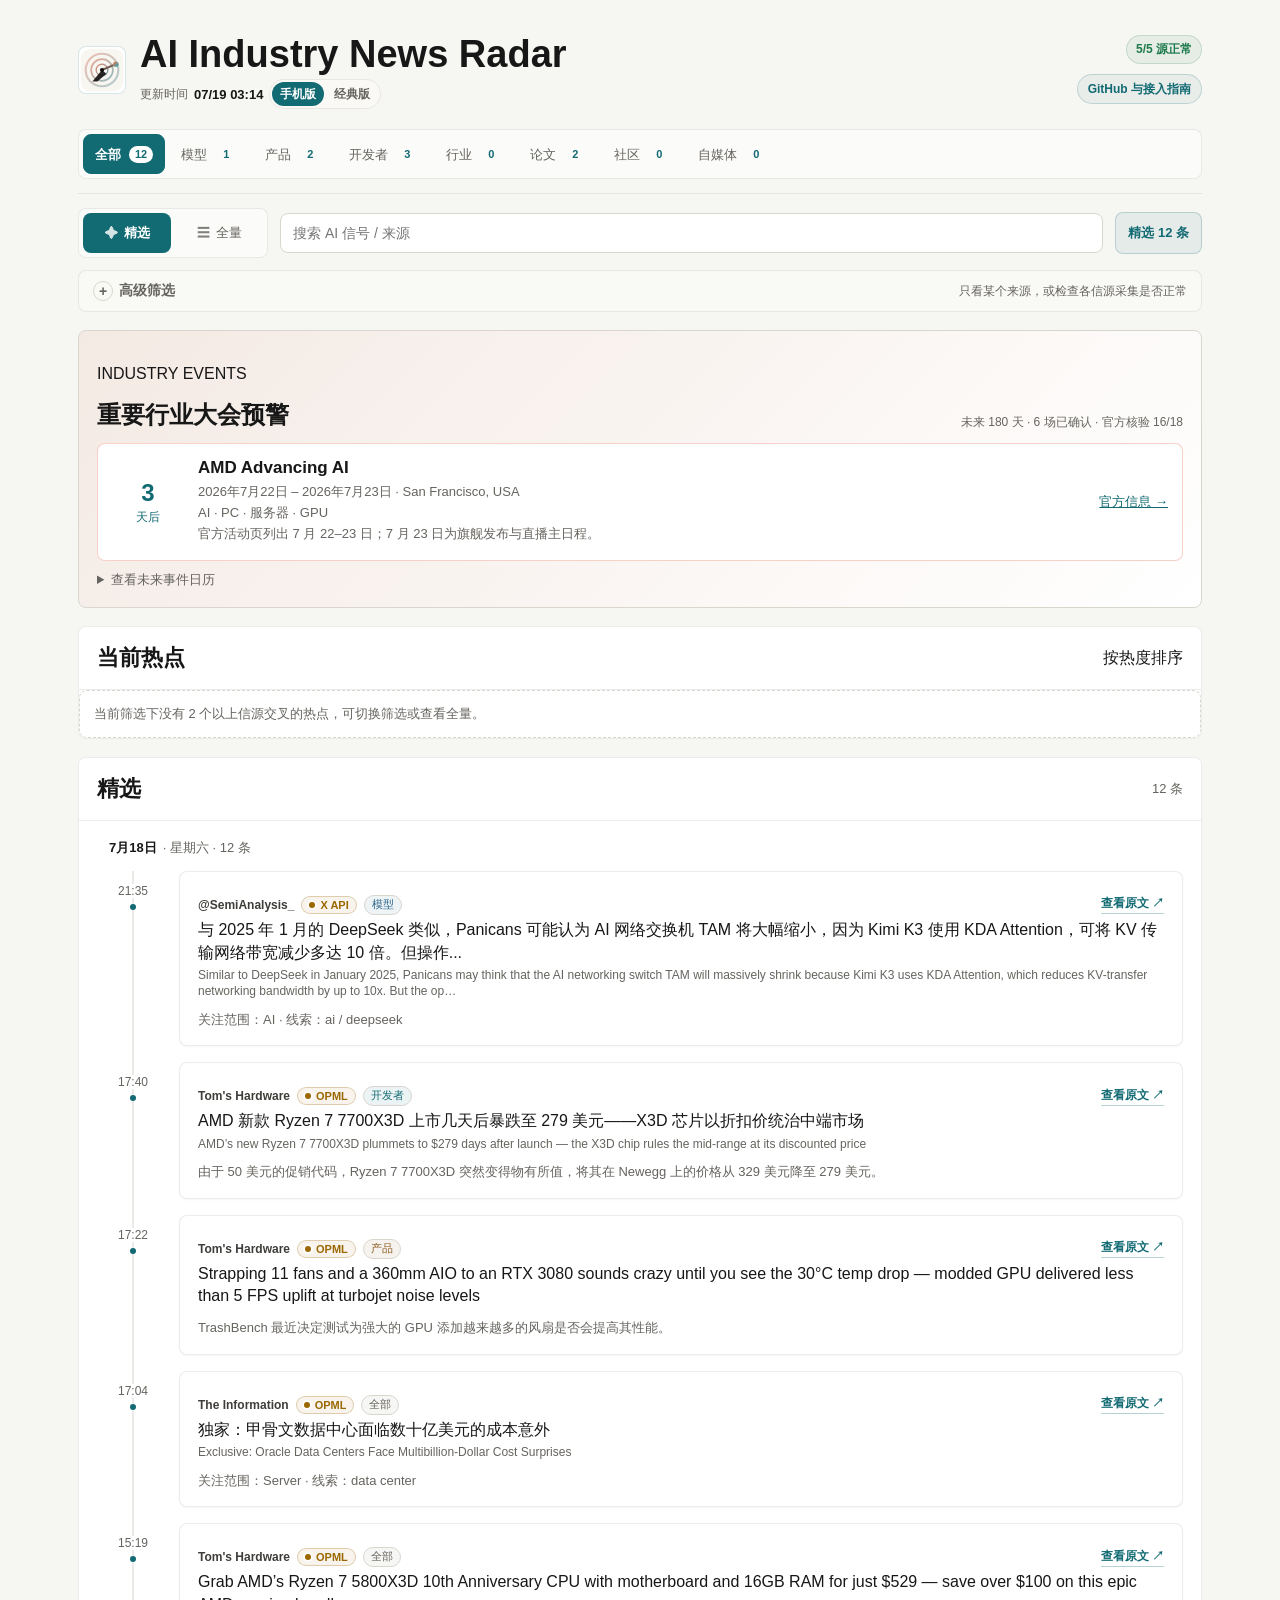
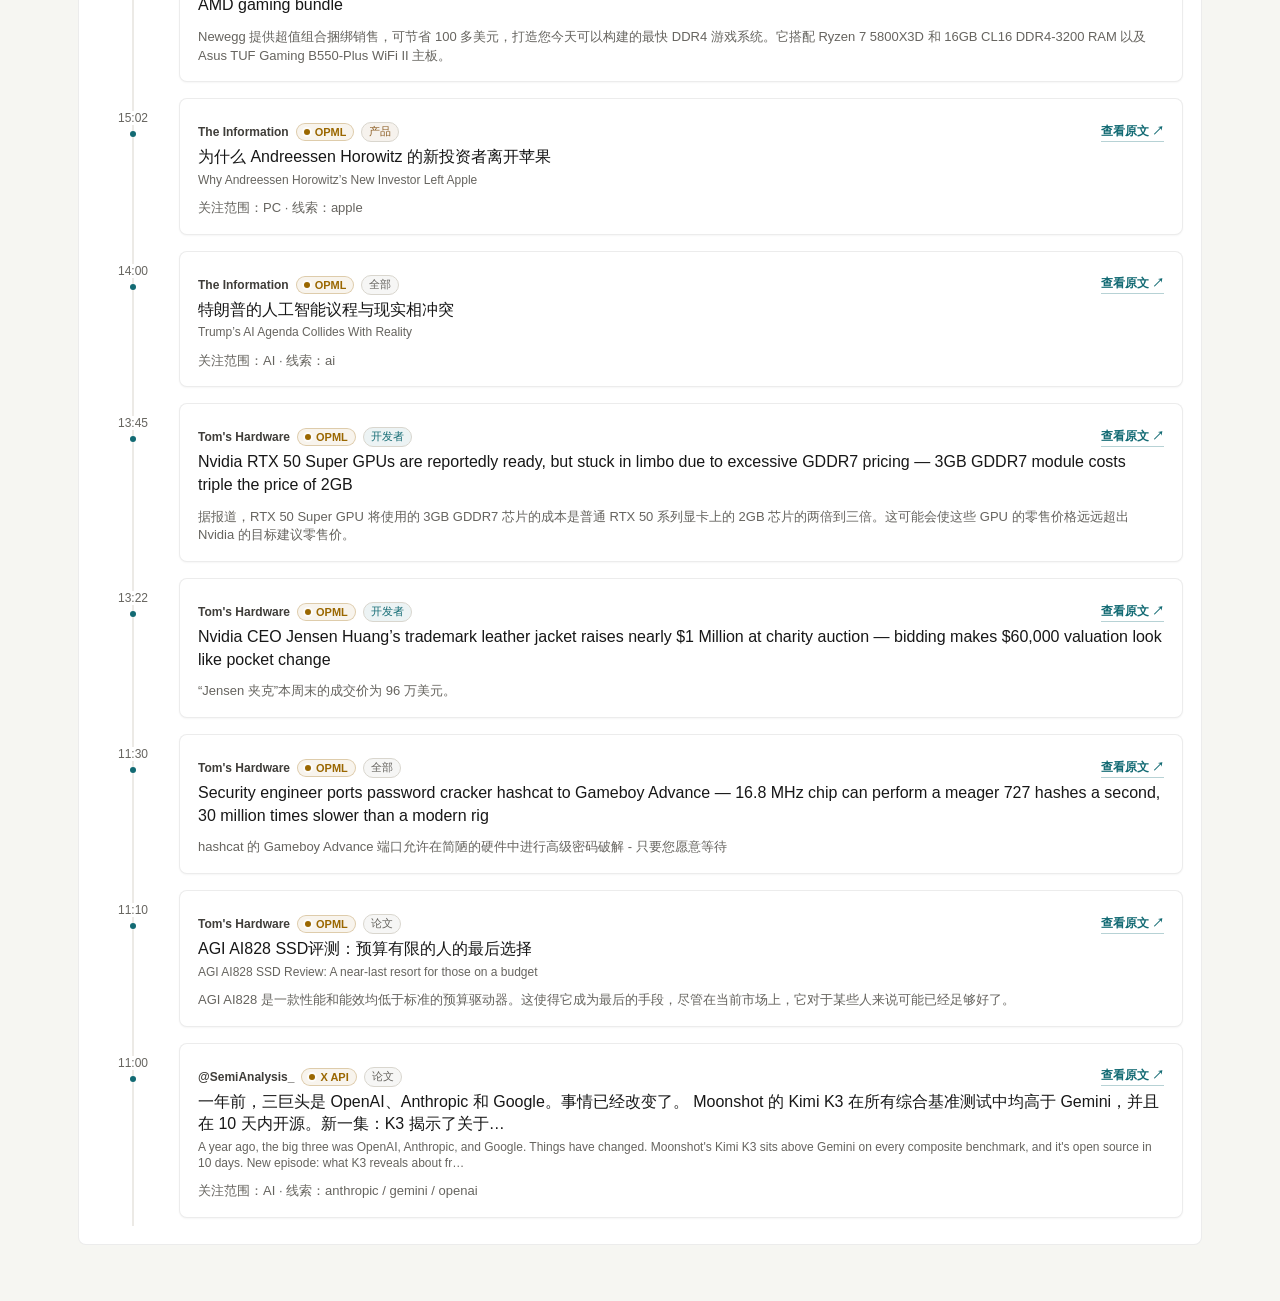
==== classic/index.html @ 25e41701 "feat: rank classic highlights by multi-source heat" ====
<!doctype html>
<html lang="zh-CN" data-radar-view="classic">
  <head>
    <meta charset="UTF-8" />
    <meta name="viewport" content="width=device-width, initial-scale=1.0" />
    <base href="../" />
    <title>AI Industry News Radar｜24 小时产业更新雷达</title>
    <meta
      name="description"
      content="自动整理过去 24 小时值得看的 AI、PC、Server 与供应链产业更新。"
    />
    <link rel="canonical" href="https://news.learnprompt.pro/classic/" />
    <meta property="og:title" content="AI Industry News Radar｜24 小时产业更新雷达" />
    <meta
      property="og:description"
      content="自动整理过去 24 小时值得看的 AI、PC、Server 与供应链产业更新。"
    />
    <meta property="og:type" content="website" />
    <meta property="og:url" content="https://news.learnprompt.pro/classic/" />
    <meta property="og:site_name" content="AI Industry News Radar" />
    <meta name="application-name" content="AI Industry News Radar" />
    <meta name="theme-color" content="#f6f6f2" />
    <meta name="mobile-web-app-capable" content="yes" />
    <meta name="apple-mobile-web-app-title" content="AI Industry News Radar" />
    <meta name="apple-mobile-web-app-capable" content="yes" />
    <meta name="apple-mobile-web-app-status-bar-style" content="default" />
    <meta name="twitter:card" content="summary" />
    <meta name="twitter:title" content="AI Industry News Radar｜24 小时产业更新雷达" />
    <meta
      name="twitter:description"
      content="自动整理过去 24 小时值得看的 AI、PC、Server 与供应链产业更新。"
    />
    <link rel="icon" href="./assets/logo.svg" type="image/svg+xml" />
    <link rel="icon" href="./assets/icons/favicon-32.png" sizes="32x32" type="image/png" />
    <link rel="apple-touch-icon" href="./assets/icons/apple-touch-icon.png" sizes="180x180" />
    <link rel="manifest" href="./site.webmanifest" />
    <script src="./assets/view-mode.js?v=dual-view-0713c" data-root="../"></script>
    <link rel="stylesheet" href="./classic/assets/styles.css?v=events-0719a" />
    <link rel="stylesheet" href="./assets/view-switch.css?v=dual-view-0713b" />
  </head>
  <body>
    <main class="shell">
      <header class="hero">
        <div class="hero-main">
          <div class="hero-headline">
            <img class="hero-logo" src="./assets/logo.svg" alt="AI Industry News Radar Logo" />
            <div>
              <h1>AI Industry News Radar</h1>
              <div class="hero-updated hero-view-row">
                <span class="updated-label">更新时间</span>
                <span class="updated" id="updatedAt">加载中...</span>
                <div class="view-switch" role="group" aria-label="视角切换">
                  <span class="view-switch-label">视角</span>
                  <button class="view-switch-btn" type="button" data-radar-view-target="mobile">手机版</button>
                  <button class="view-switch-btn" type="button" data-radar-view-target="classic">经典版</button>
                </div>
              </div>
            </div>
          </div>
        </div>
        <div class="hero-meta">
          <span class="source-status-pill" id="sourceStatusPill">源状态加载中</span>
          <div class="hero-links" aria-label="项目入口">
            <a
              class="hero-link"
              href="https://github.com/LearnPrompt/ai-news-radar"
              target="_blank"
              rel="noopener noreferrer"
            >GitHub 与接入指南</a>
          </div>
        </div>

        <section class="stats" id="stats"></section>

        <section class="section-nav-wrap" aria-label="内容栏目">
          <div class="section-tabs" id="sectionTabs" role="tablist" aria-label="AI 新闻栏目"></div>
          <div class="section-summary" id="sectionSummary">正在整理栏目...</div>
        </section>
      </header>

      <section class="primary-controls">
        <input id="searchInput" type="search" placeholder="搜索 AI 信号 / 来源" />
        <div class="mode-hint" id="modeHint">Industry 相关</div>
      </section>

      <div class="sticky-summary-bar" aria-label="当前视图摘要">
        <strong>AI Industry News Radar</strong>
        <span id="stickySummaryText">正在整理 24 小时信号...</span>
      </div>

      <details class="advanced-panel">
          <summary>
            <span>高级筛选</span>
            <span class="advanced-summary" id="advancedSummary">加载中...</span>
          </summary>
          <div class="advanced-content">
            <div class="advanced-controls">
            <label class="field">
              <span>时间范围</span>
              <select id="timeRangeSelect" aria-label="时间范围">
                <option value="24h">过去 24 小时</option>
              </select>
            </label>
            <label class="field">
              <span>来源类型</span>
              <select id="sourceTypeSelect">
                <option value="">全部来源</option>
                <option value="official">官方 / 一手</option>
                <option value="media">精选媒体 / 日报</option>
                <option value="community">社区 / HN / Builders</option>
                <option value="rss">RSS / OPML</option>
                <option value="aggregate">聚合源</option>
                <option value="creator">自媒体</option>
                <option value="advanced">进阶源</option>
              </select>
            </label>
            <label class="field">
              <span>内容类型</span>
              <select id="sectionSelect"></select>
            </label>
            <label class="field">
              <span>信号类型</span>
              <select id="signalLevelSelect">
                <option value="">全部信号</option>
                <option value="curated">精选 / 官方</option>
                <option value="multi">多源验证</option>
              </select>
            </label>
            <label class="field">
              <span>具体来源</span>
              <select id="siteSelect">
                <option value="">全部站点</option>
              </select>
            </label>
            <div class="field">
              <span>关注范围</span>
              <div class="mode-switch">
                <button id="modeAiBtn" class="mode-btn active" type="button">Industry 相关</button>
                <button id="modeAllBtn" class="mode-btn" type="button">全量</button>
              </div>
            </div>
            <label id="allDedupeWrap" class="all-dedupe" for="allDedupeToggle">
              <input id="allDedupeToggle" type="checkbox" checked />
              <span class="all-dedupe-dot"></span>
              <span id="allDedupeLabel">去重开</span>
            </label>
          </div>
          <div class="data-source-indicator" id="dataSourceIndicator" hidden>
            <span id="dataSourceIndicatorText"></span>
            <button type="button" id="dataSourceResetBtn" class="data-source-reset-btn">恢复本地</button>
          </div>
          <div class="source-health" id="sourceHealth">源状态加载中...</div>
          <details class="source-detail-panel">
            <summary>查看源状态详情</summary>
            <div class="source-health-details" id="sourceHealthDetails"></div>
            <section class="coverage-strip" id="coverageStrip" aria-label="Source coverage status"></section>
            <section class="source-status-table" id="sourceStatusTable" aria-label="源状态详情"></section>
            <section class="site-pills" id="sitePills"></section>
            </details>
          </div>
      </details>

      <section class="industry-events-wrap" id="industryEventsWrap" aria-label="重要行业大会预警" hidden>
        <div class="industry-events-head">
          <div>
            <p class="section-eyebrow">INDUSTRY EVENTS</p>
            <h2>重要行业大会预警</h2>
          </div>
          <span id="industryEventsMeta">加载中...</span>
        </div>
        <div id="industryEventAlert"></div>
        <details class="industry-events-calendar">
          <summary>查看未来事件日历</summary>
          <div id="industryEventsList"></div>
        </details>
      </section>

      <section class="bole-picks-wrap" aria-label="当前热点" id="bolePicksWrap">
        <div class="bole-picks-head">
          <div>
            <p class="section-eyebrow">CURRENT HOT TOPICS</p>
            <h2 id="topStoriesTitle">当前热点</h2>
          </div>
          <div class="bole-head-tools">
            <span id="bolePicksMeta">判断标准：至少 2 个独立来源报道，按来源数与发布时间衰减排序</span>
          </div>
        </div>
        <div id="bolePicksList" class="bole-board"></div>
      </section>

      <section class="waytoagi-wrap">
        <div class="waytoagi-head">
          <h2>社区更新 · WaytoAGI</h2>
          <div class="waytoagi-tools">
            <div class="waytoagi-switch">
              <button id="waytoagiTodayBtn" class="waytoagi-btn active" type="button">最近更新日</button>
              <button id="waytoagi7dBtn" class="waytoagi-btn" type="button">近7日</button>
            </div>
            <span id="waytoagiUpdatedAt">加载中...</span>
          </div>
        </div>
        <div id="waytoagiMeta" class="waytoagi-meta"></div>
        <div id="waytoagiList" class="waytoagi-list"></div>
      </section>

      <section class="list-wrap">
        <div class="list-head">
          <h2 id="listTitle">全量产业情报源</h2>
          <div class="list-head-tools">
            <div class="list-sort-tools" id="listSortTools" role="group" aria-label="全量列表排序">
              <button class="list-sort-btn active" type="button" data-sort="latest" title="按发布时间或发现时间倒序">最新</button>
              <button class="list-sort-btn" type="button" data-sort="source" title="按来源聚合度整理">来源</button>
            </div>
            <span id="resultCount">0 条</span>
          </div>
        </div>
        <div id="newsList" class="news-list"></div>
      </section>

    </main>

    <template id="itemTpl">
      <article class="news-card">
        <a class="title" target="_blank" rel="noopener noreferrer"></a>
        <div class="meta-row">
          <span class="site"></span>
          <span class="category"></span>
          <span class="source"></span>
          <time class="time"></time>
        </div>
        <p class="news-summary"></p>
      </article>
    </template>

    <script src="https://cdn.jsdelivr.net/npm/gsap@3.13.0/dist/gsap.min.js" integrity="sha384-HOvlOYPIs/zjoIkWUGXkVmXsjr8GuZLV+Q+rcPwmJOVZVpvTSXQChiN4t9Euv9Vc" crossorigin="anonymous" defer></script>
    <script src="./classic/assets/motion.js?v=ui-adjustment-0620a" defer></script>
    <script src="./classic/assets/app.js?v=hot-topics-0719d" defer></script>
  </body>
</html>
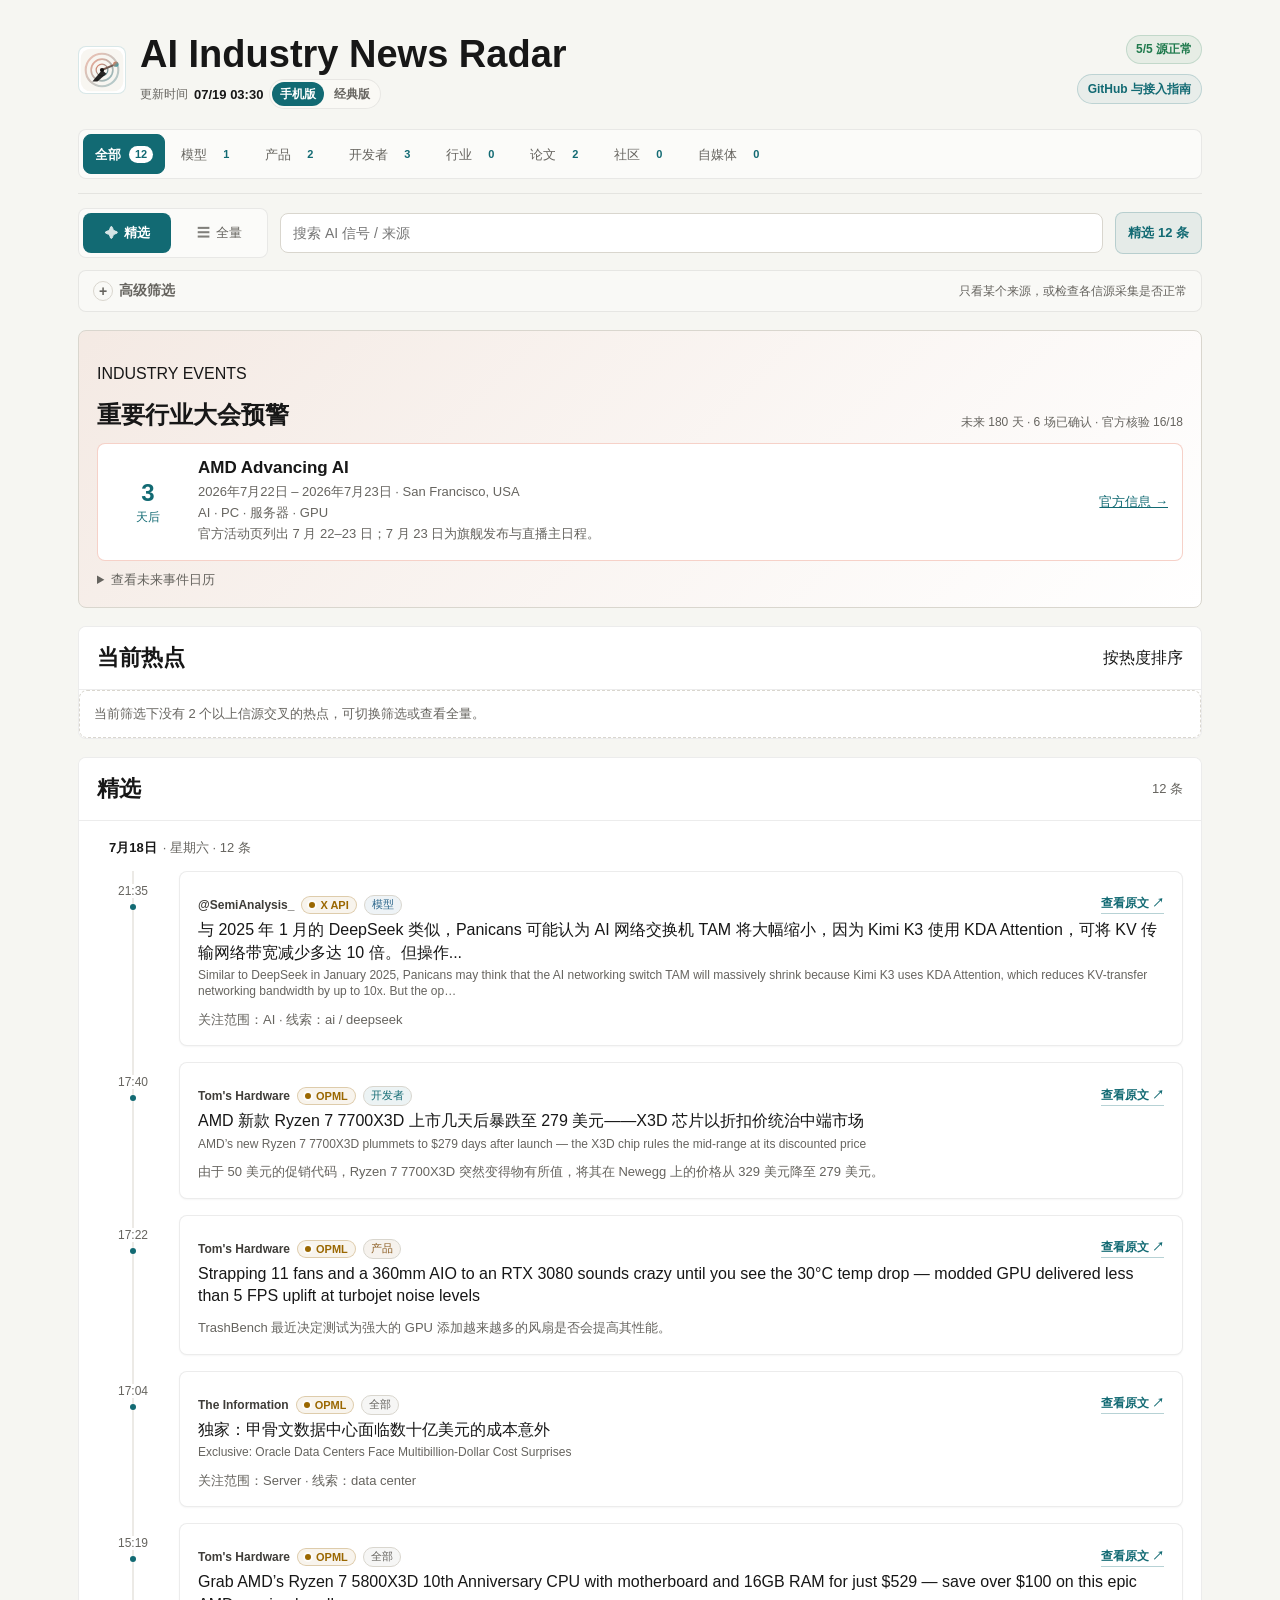
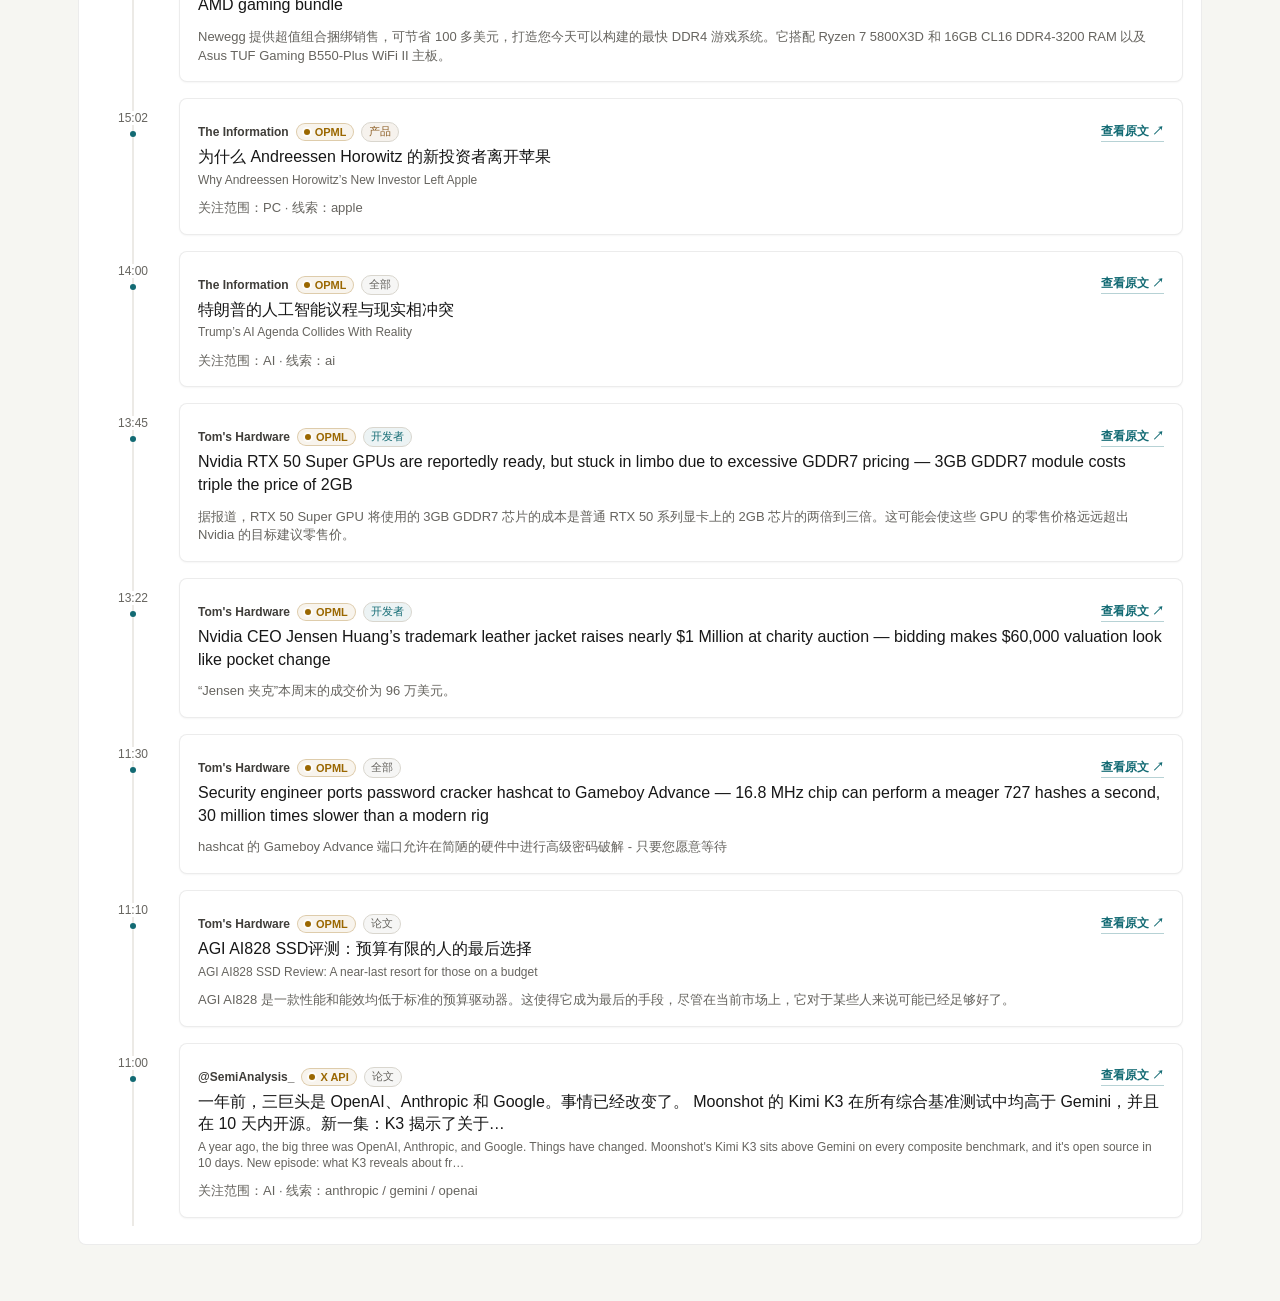
==== commit 0789fbca: "fix: restore classic page initialization" ====
--- a/classic/index.html
+++ b/classic/index.html
@@ -234,6 +234,6 @@
 
     <script src="https://cdn.jsdelivr.net/npm/gsap@3.13.0/dist/gsap.min.js" integrity="sha384-HOvlOYPIs/zjoIkWUGXkVmXsjr8GuZLV+Q+rcPwmJOVZVpvTSXQChiN4t9Euv9Vc" crossorigin="anonymous" defer></script>
     <script src="./classic/assets/motion.js?v=ui-adjustment-0620a" defer></script>
-    <script src="./classic/assets/app.js?v=hot-topics-0719d" defer></script>
+    <script src="./classic/assets/app.js?v=hot-topics-0719e" defer></script>
   </body>
 </html>
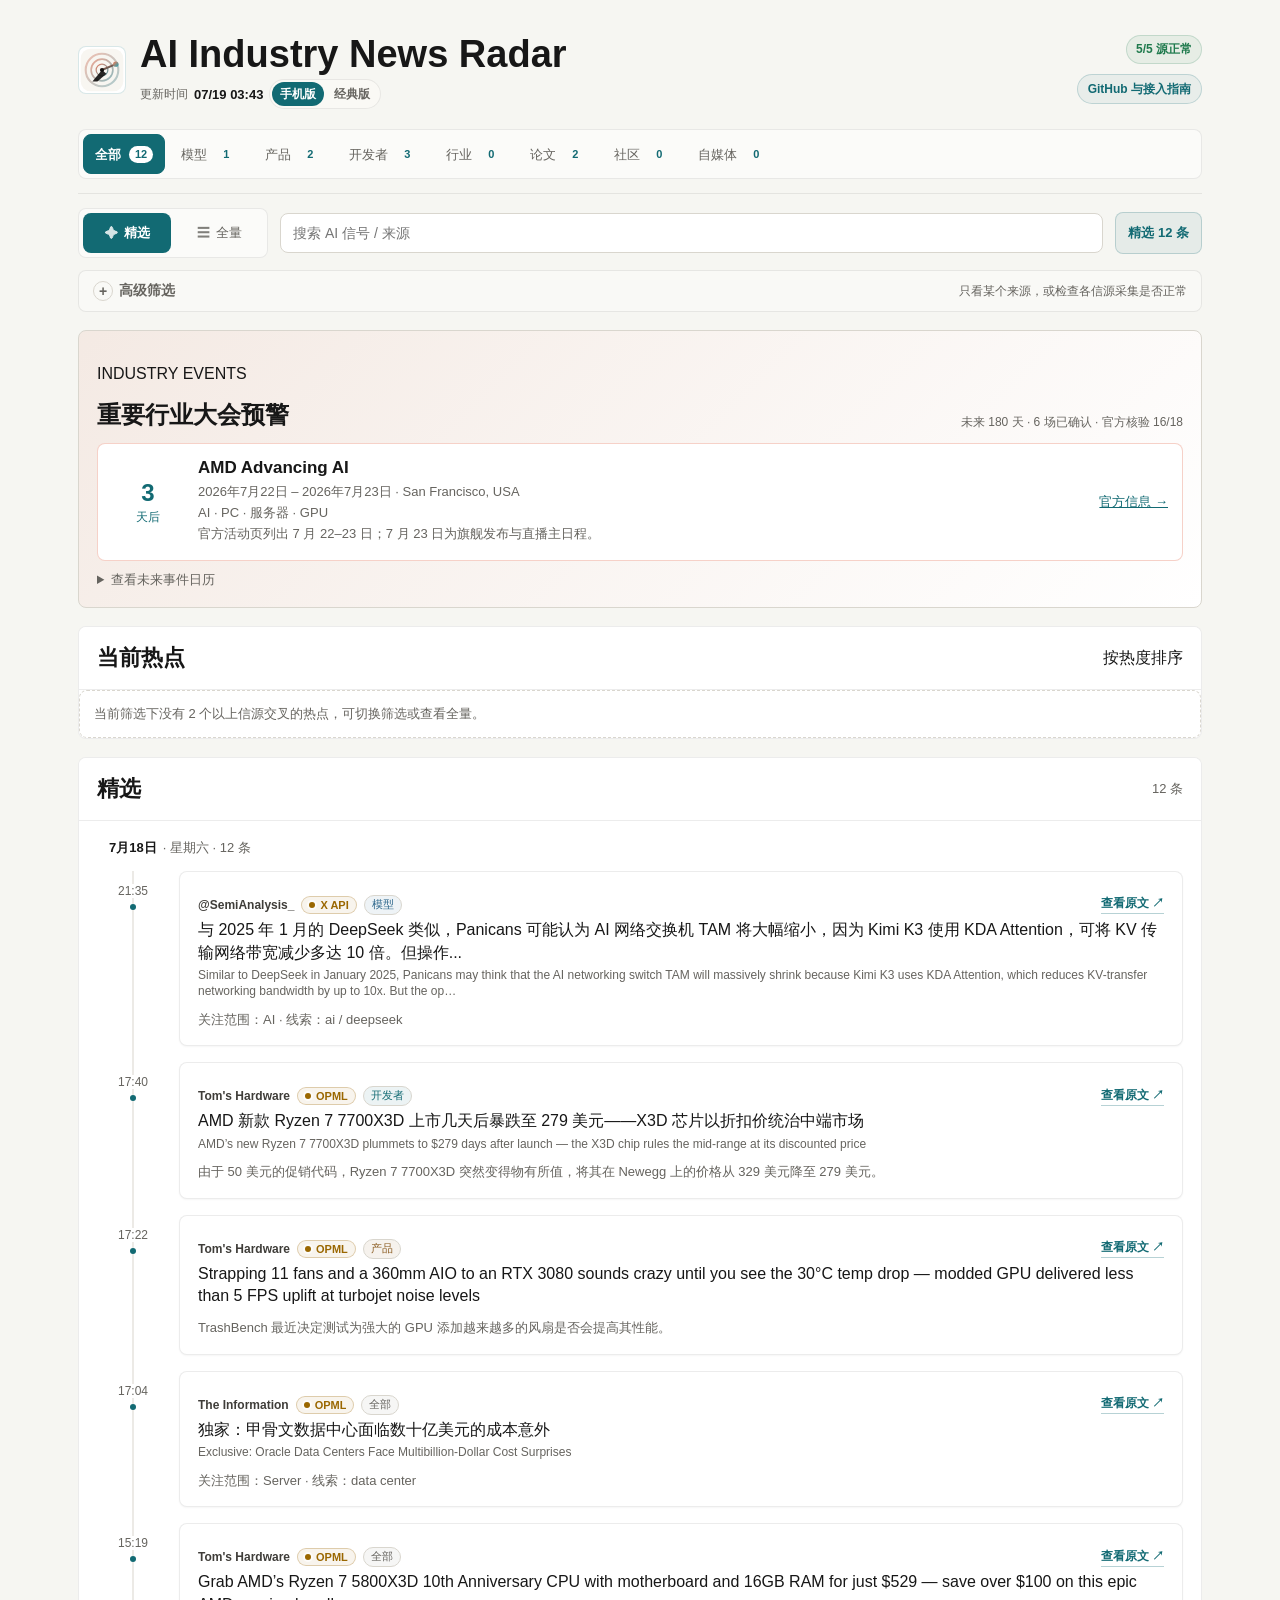
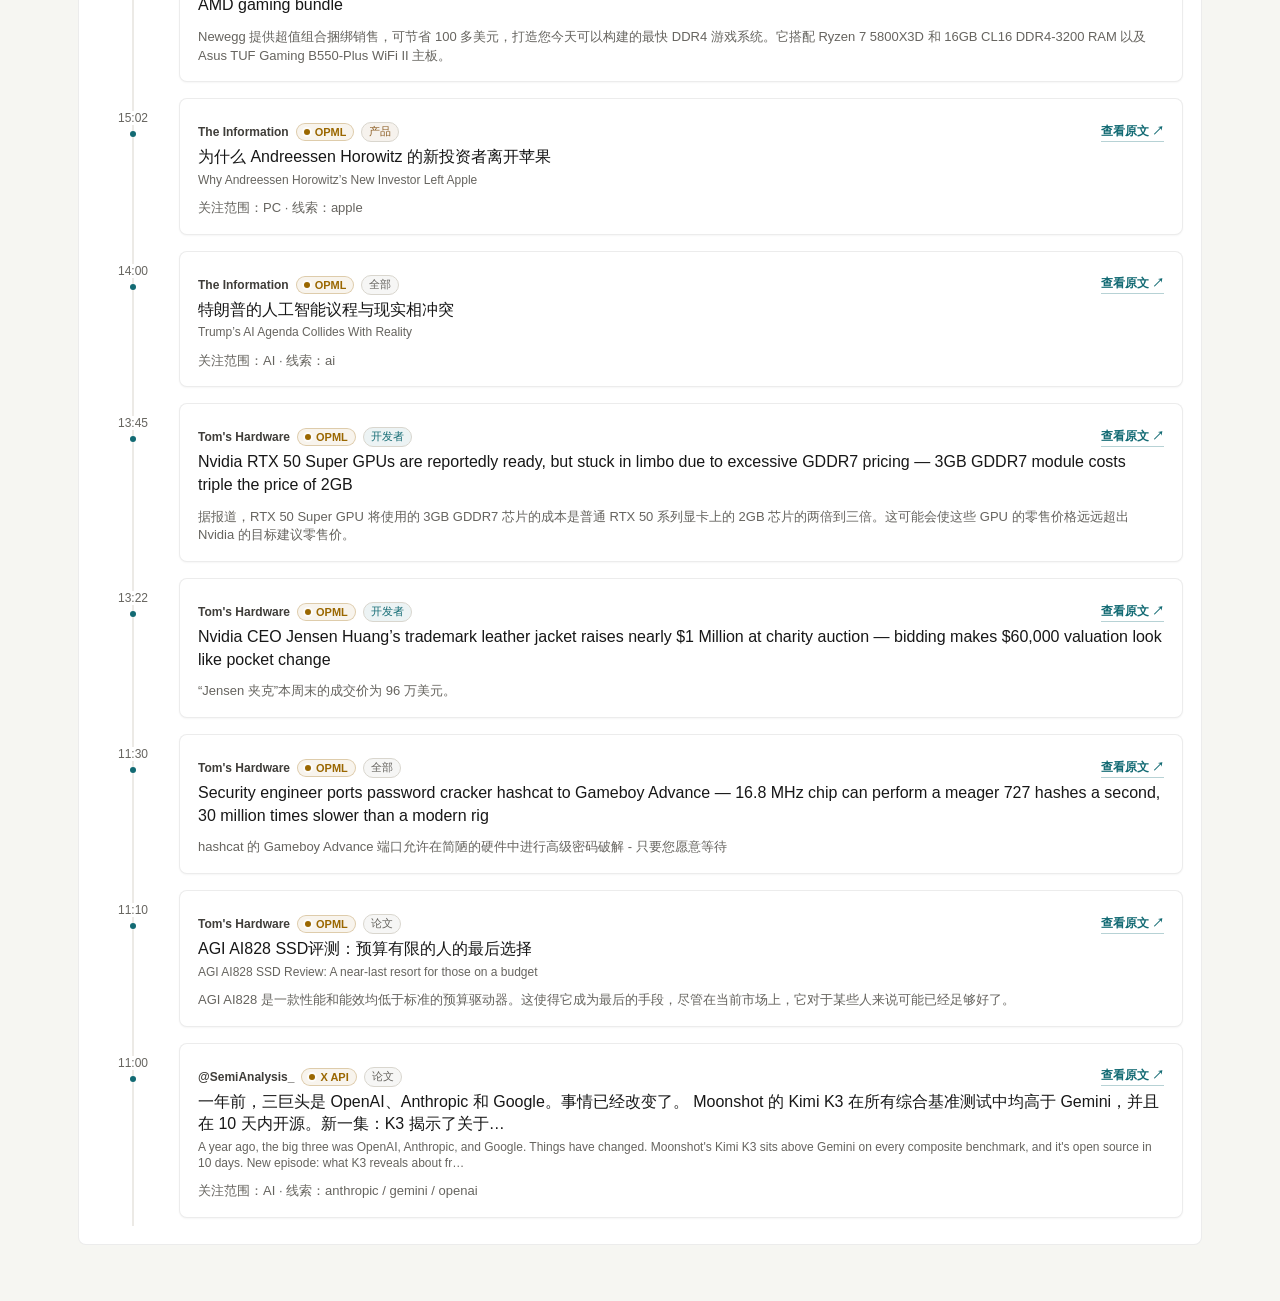
==== commit 4c12260e: "fix: count actual sources in classic health" ====
--- a/classic/index.html
+++ b/classic/index.html
@@ -234,6 +234,6 @@
 
     <script src="https://cdn.jsdelivr.net/npm/gsap@3.13.0/dist/gsap.min.js" integrity="sha384-HOvlOYPIs/zjoIkWUGXkVmXsjr8GuZLV+Q+rcPwmJOVZVpvTSXQChiN4t9Euv9Vc" crossorigin="anonymous" defer></script>
     <script src="./classic/assets/motion.js?v=ui-adjustment-0620a" defer></script>
-    <script src="./classic/assets/app.js?v=hot-topics-0719e" defer></script>
+    <script src="./classic/assets/app.js?v=source-health-0719f" defer></script>
   </body>
 </html>
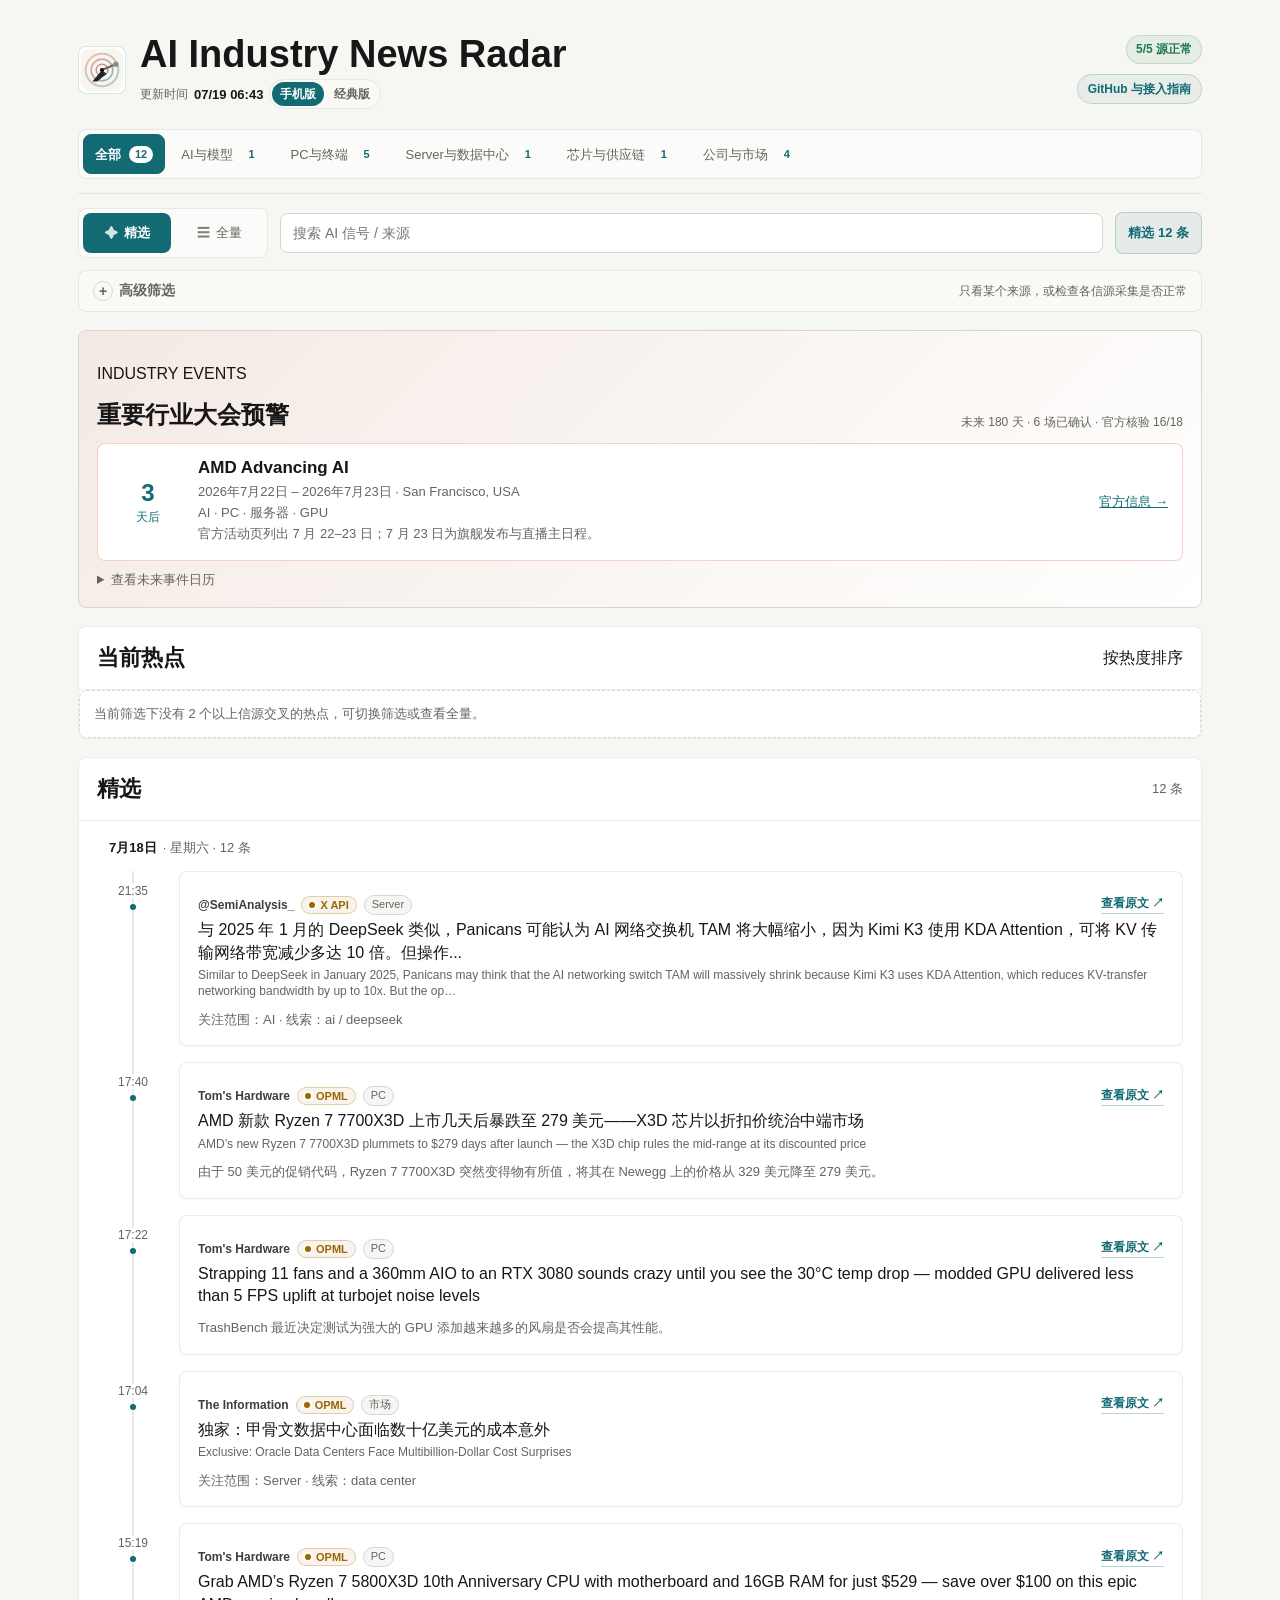
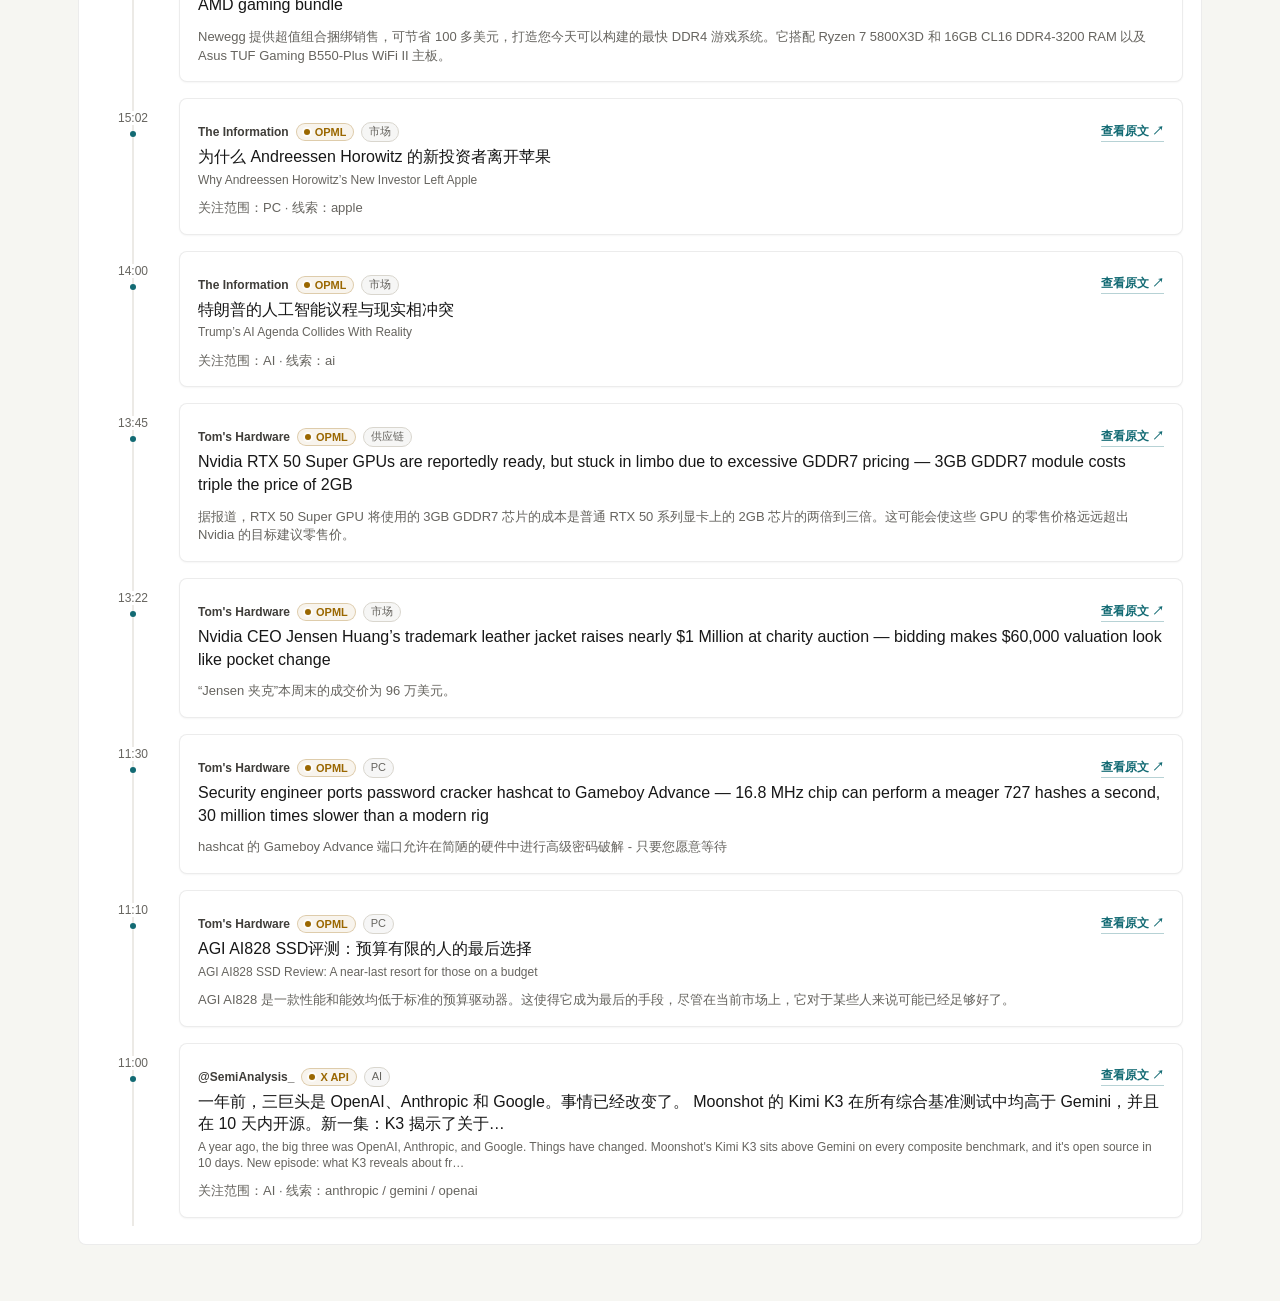
==== commit a15c6251: "feat: classify news by industry domain" ====
--- a/classic/index.html
+++ b/classic/index.html
@@ -234,6 +234,7 @@
 
     <script src="https://cdn.jsdelivr.net/npm/gsap@3.13.0/dist/gsap.min.js" integrity="sha384-HOvlOYPIs/zjoIkWUGXkVmXsjr8GuZLV+Q+rcPwmJOVZVpvTSXQChiN4t9Euv9Vc" crossorigin="anonymous" defer></script>
     <script src="./classic/assets/motion.js?v=ui-adjustment-0620a" defer></script>
-    <script src="./classic/assets/app.js?v=source-health-0719f" defer></script>
+    <script src="./assets/industry-taxonomy.js?v=industry-taxonomy-0719a" defer></script>
+    <script src="./classic/assets/app.js?v=industry-taxonomy-0719a" defer></script>
   </body>
 </html>
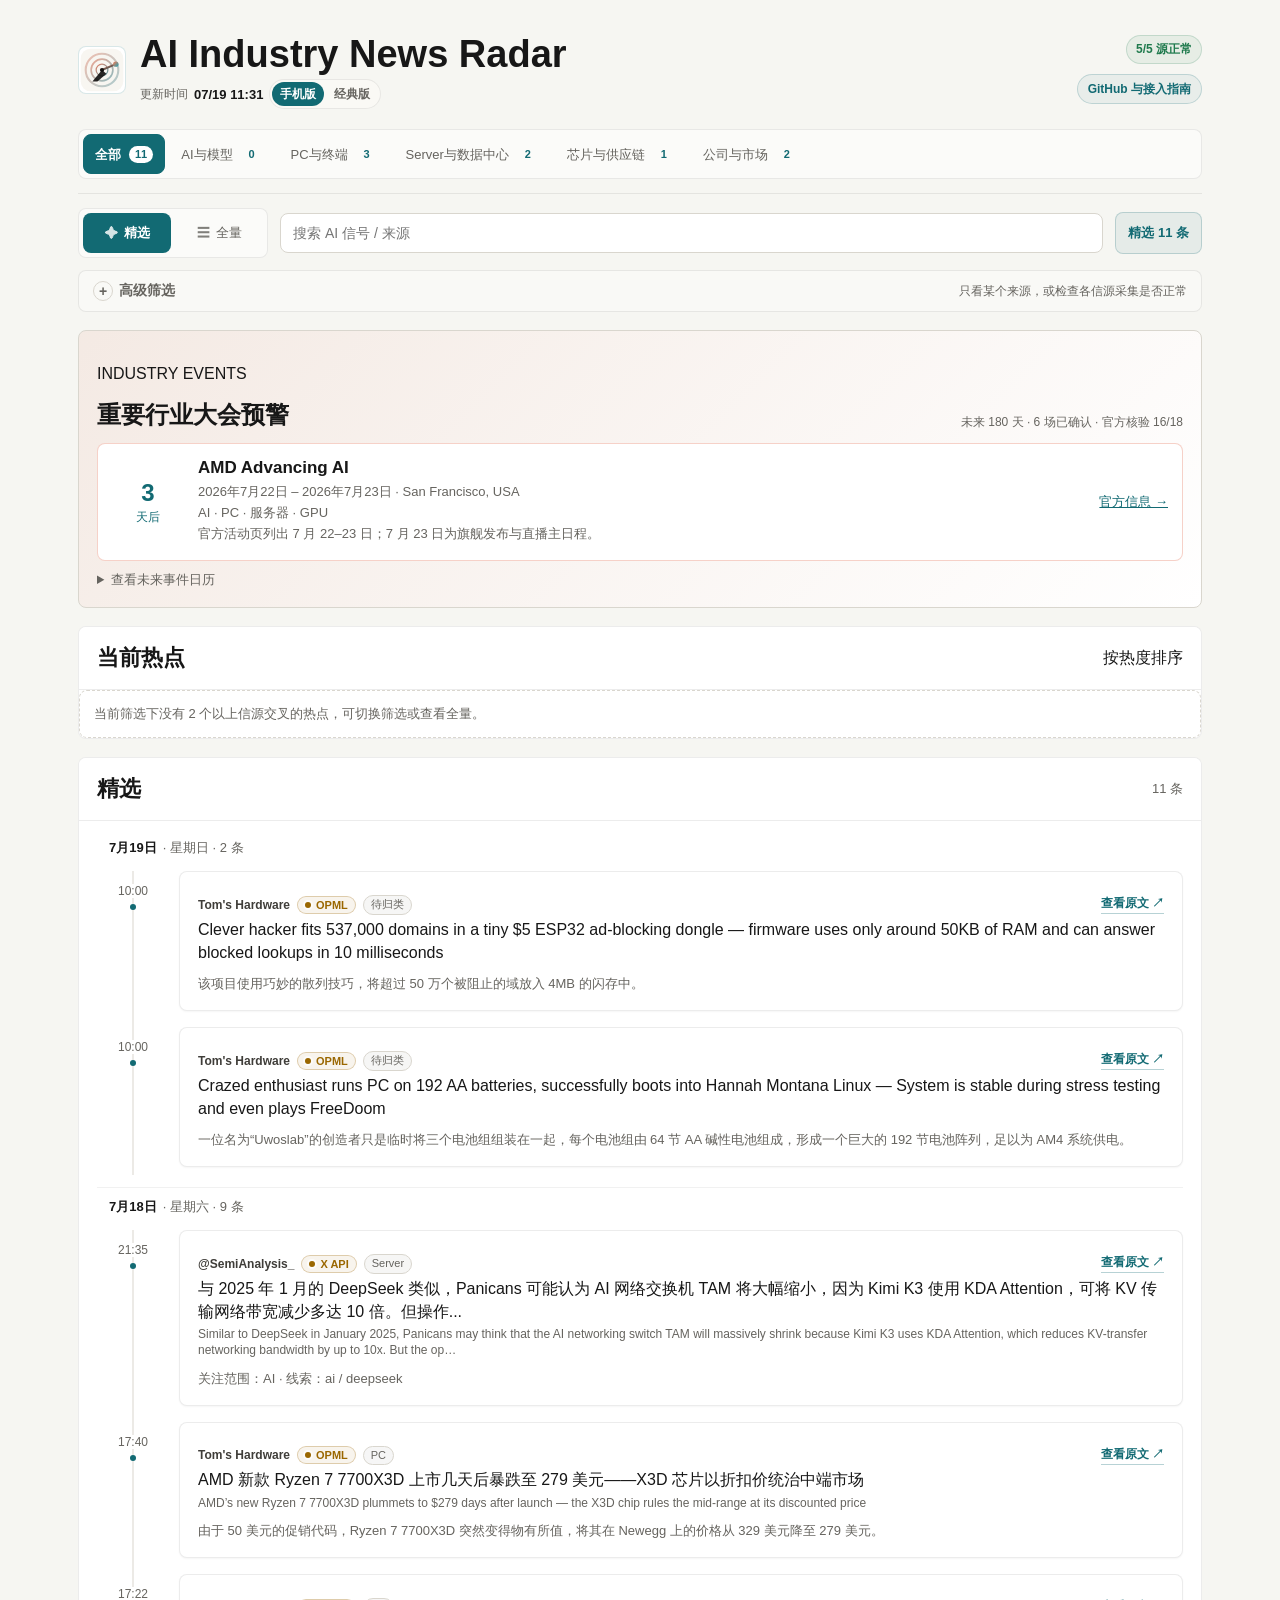
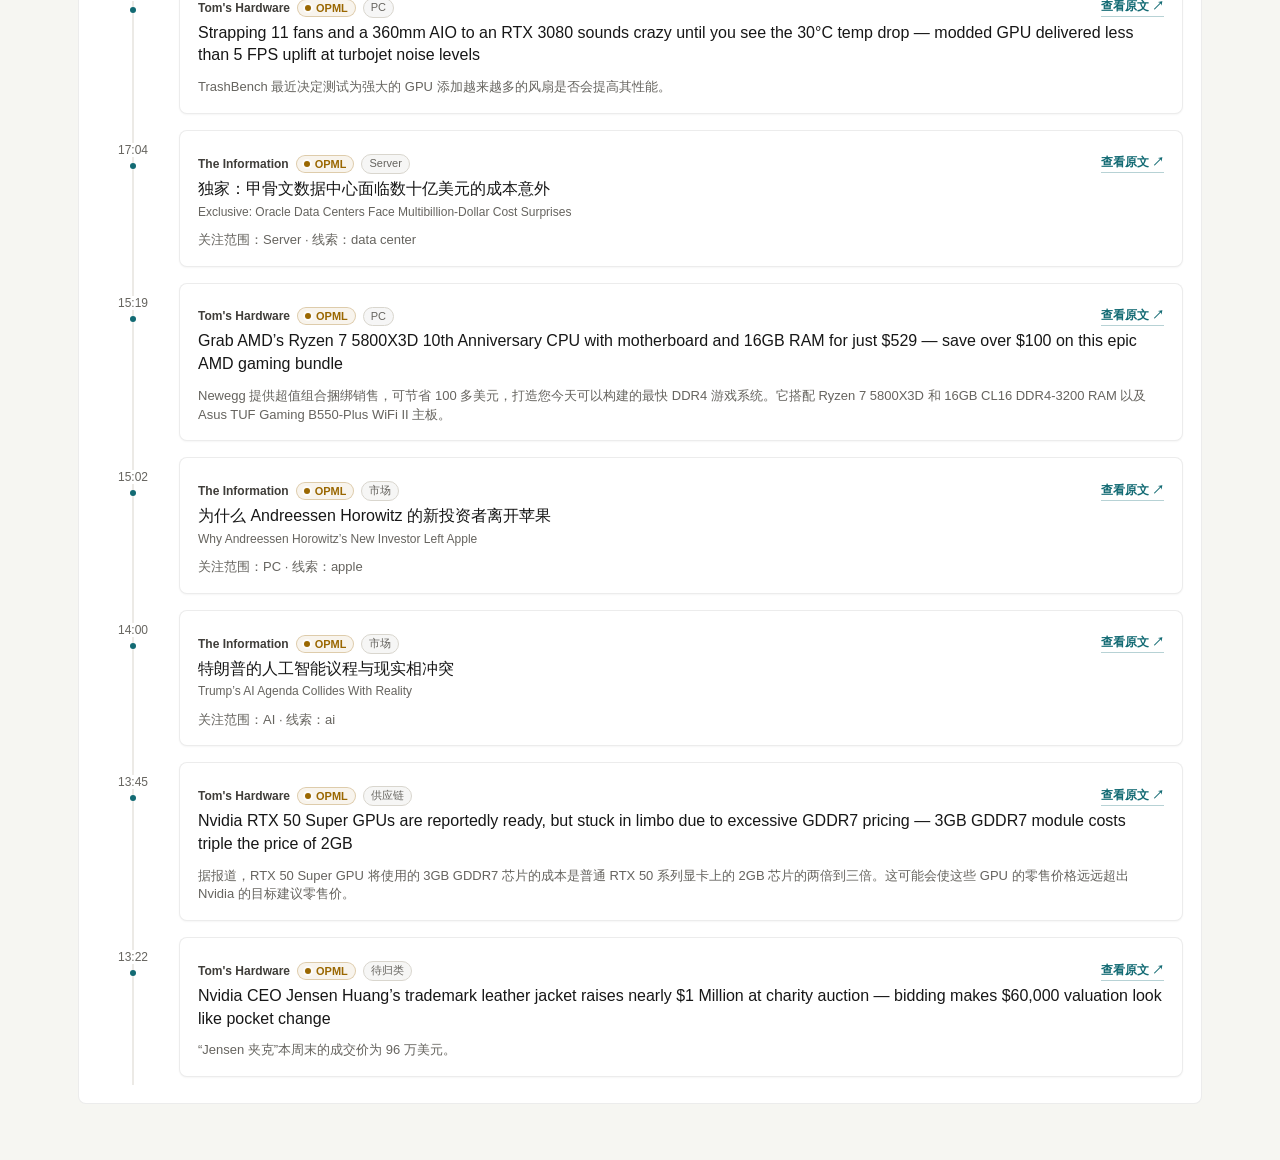
==== commit e45a8ee5: "fix: avoid forced industry categorization" ====
--- a/classic/index.html
+++ b/classic/index.html
@@ -234,7 +234,7 @@
 
     <script src="https://cdn.jsdelivr.net/npm/gsap@3.13.0/dist/gsap.min.js" integrity="sha384-HOvlOYPIs/zjoIkWUGXkVmXsjr8GuZLV+Q+rcPwmJOVZVpvTSXQChiN4t9Euv9Vc" crossorigin="anonymous" defer></script>
     <script src="./classic/assets/motion.js?v=ui-adjustment-0620a" defer></script>
-    <script src="./assets/industry-taxonomy.js?v=industry-taxonomy-0719a" defer></script>
-    <script src="./classic/assets/app.js?v=industry-taxonomy-0719a" defer></script>
+    <script src="./assets/industry-taxonomy.js?v=industry-taxonomy-0719b" defer></script>
+    <script src="./classic/assets/app.js?v=industry-taxonomy-0719b" defer></script>
   </body>
 </html>
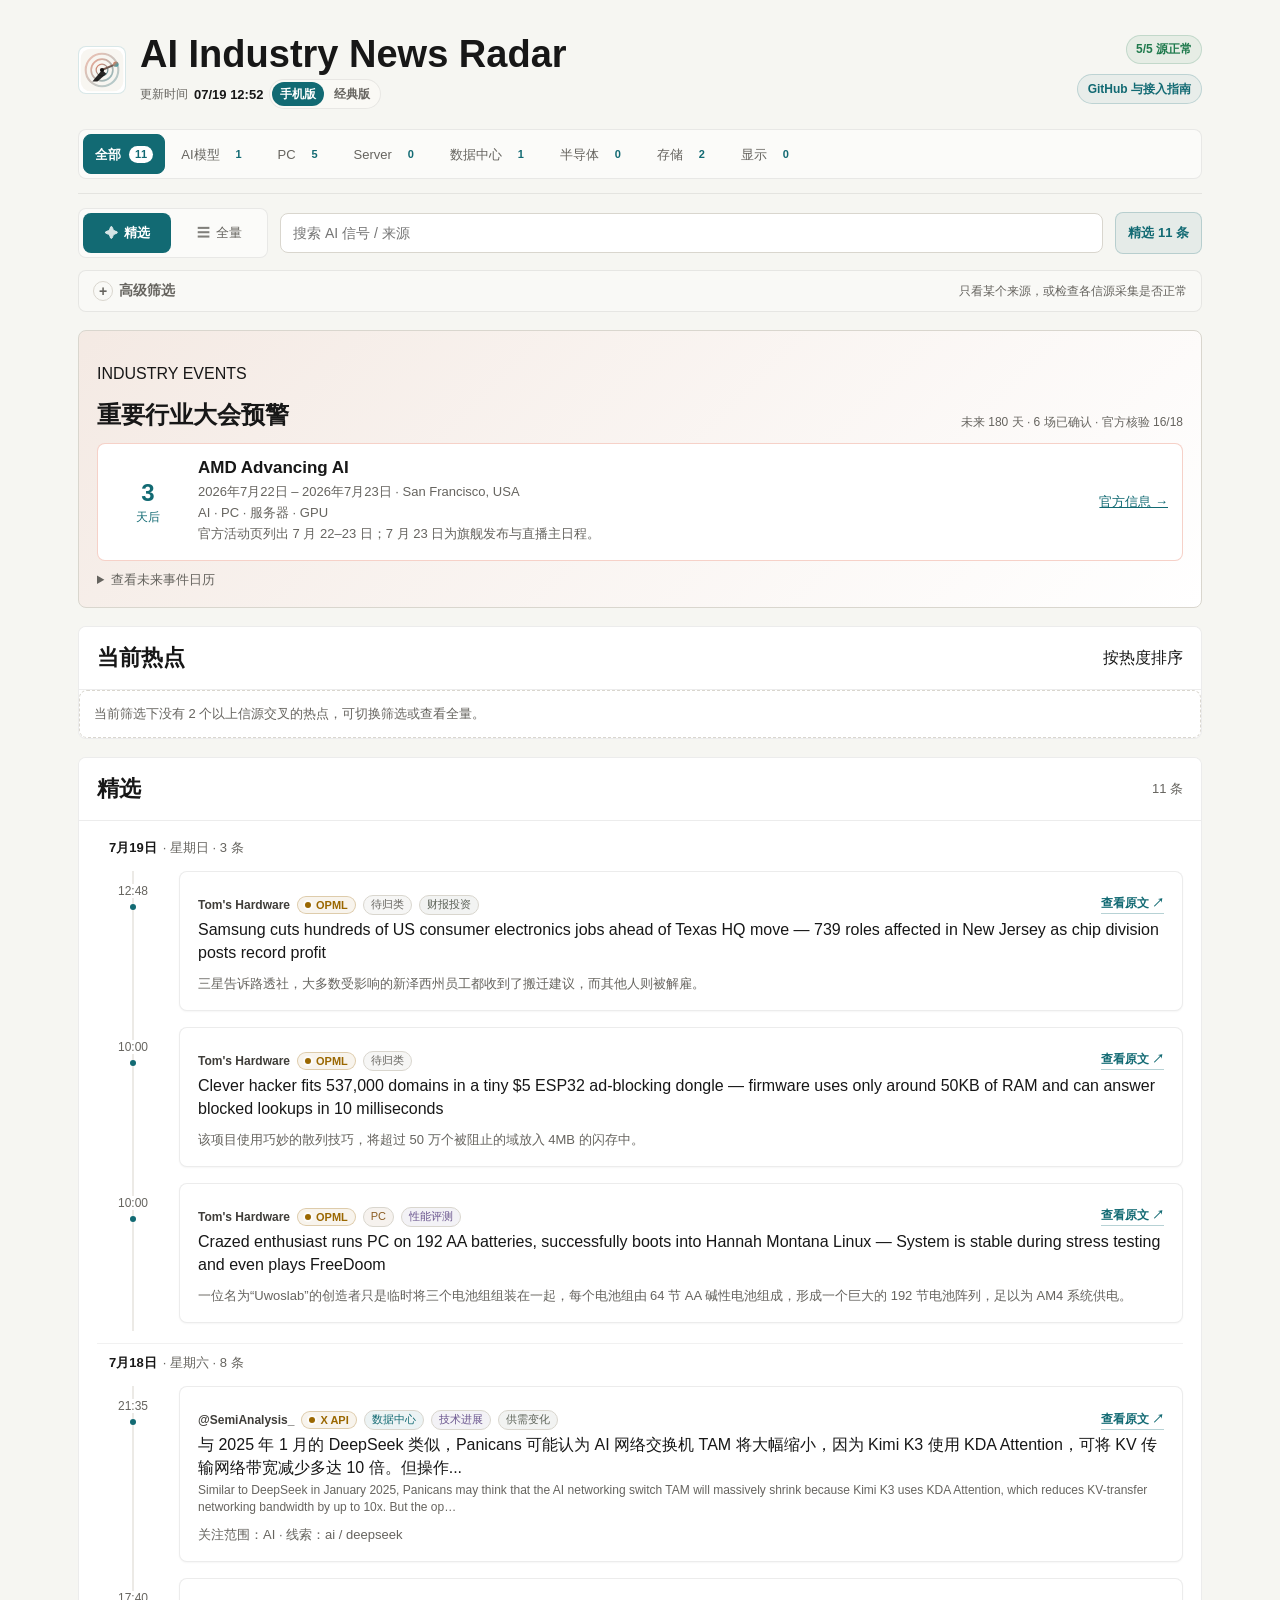
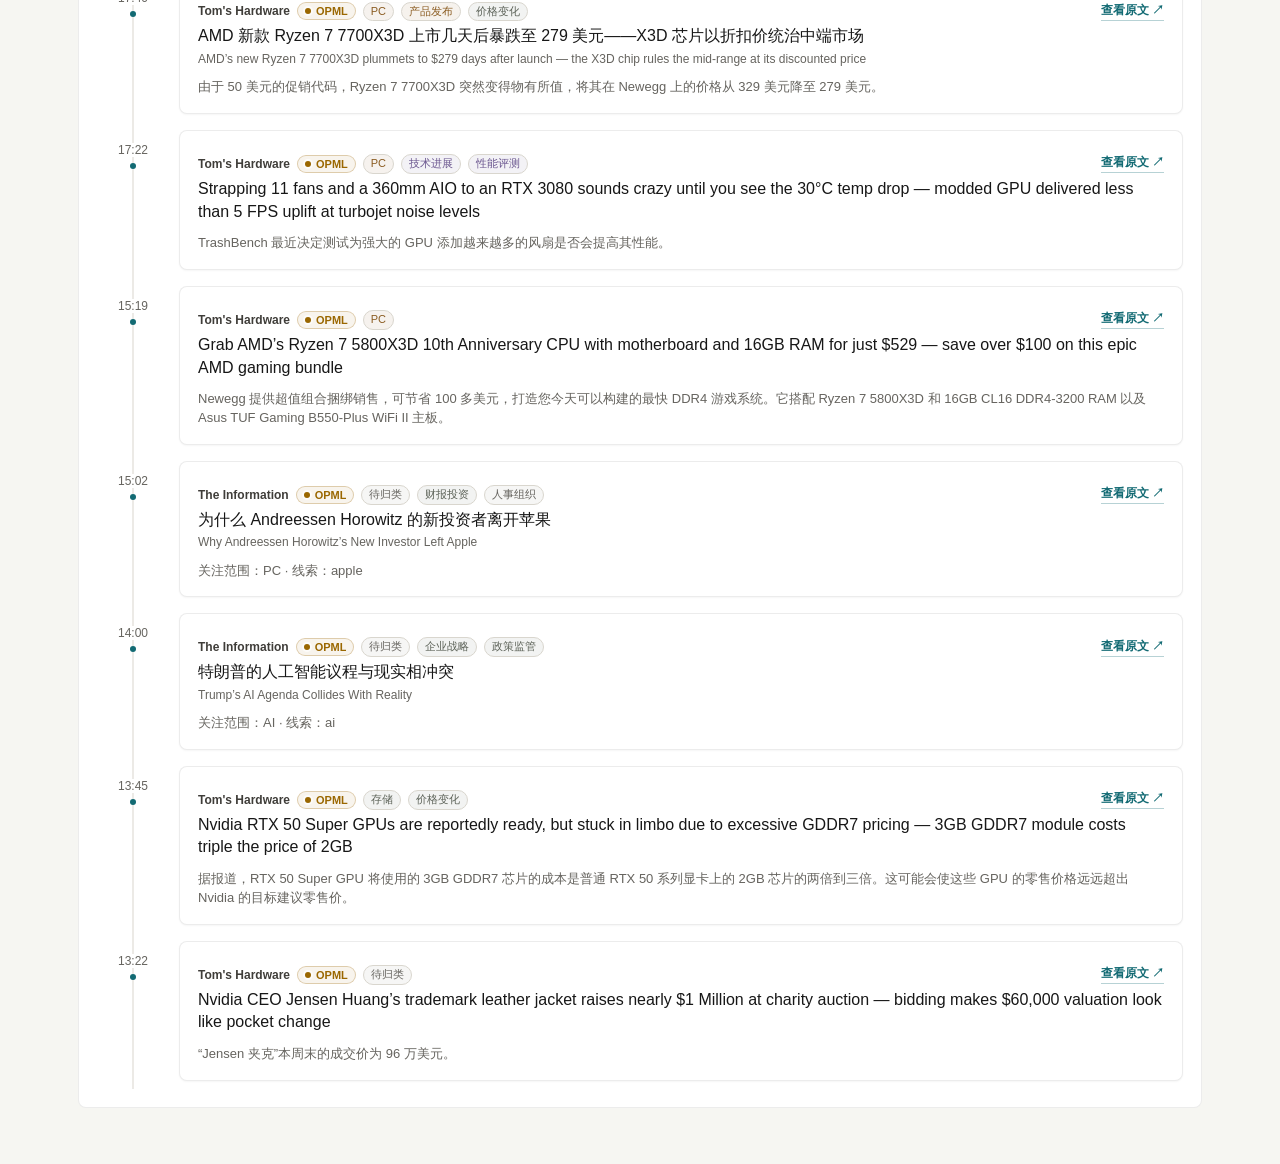
==== commit 50798ded: "feat: split industry domains from event tags" ====
--- a/classic/index.html
+++ b/classic/index.html
@@ -234,7 +234,7 @@
 
     <script src="https://cdn.jsdelivr.net/npm/gsap@3.13.0/dist/gsap.min.js" integrity="sha384-HOvlOYPIs/zjoIkWUGXkVmXsjr8GuZLV+Q+rcPwmJOVZVpvTSXQChiN4t9Euv9Vc" crossorigin="anonymous" defer></script>
     <script src="./classic/assets/motion.js?v=ui-adjustment-0620a" defer></script>
-    <script src="./assets/industry-taxonomy.js?v=industry-taxonomy-0719b" defer></script>
-    <script src="./classic/assets/app.js?v=industry-taxonomy-0719b" defer></script>
+    <script src="./assets/industry-taxonomy.js?v=industry-taxonomy-0719c" defer></script>
+    <script src="./classic/assets/app.js?v=industry-taxonomy-0719c" defer></script>
   </body>
 </html>
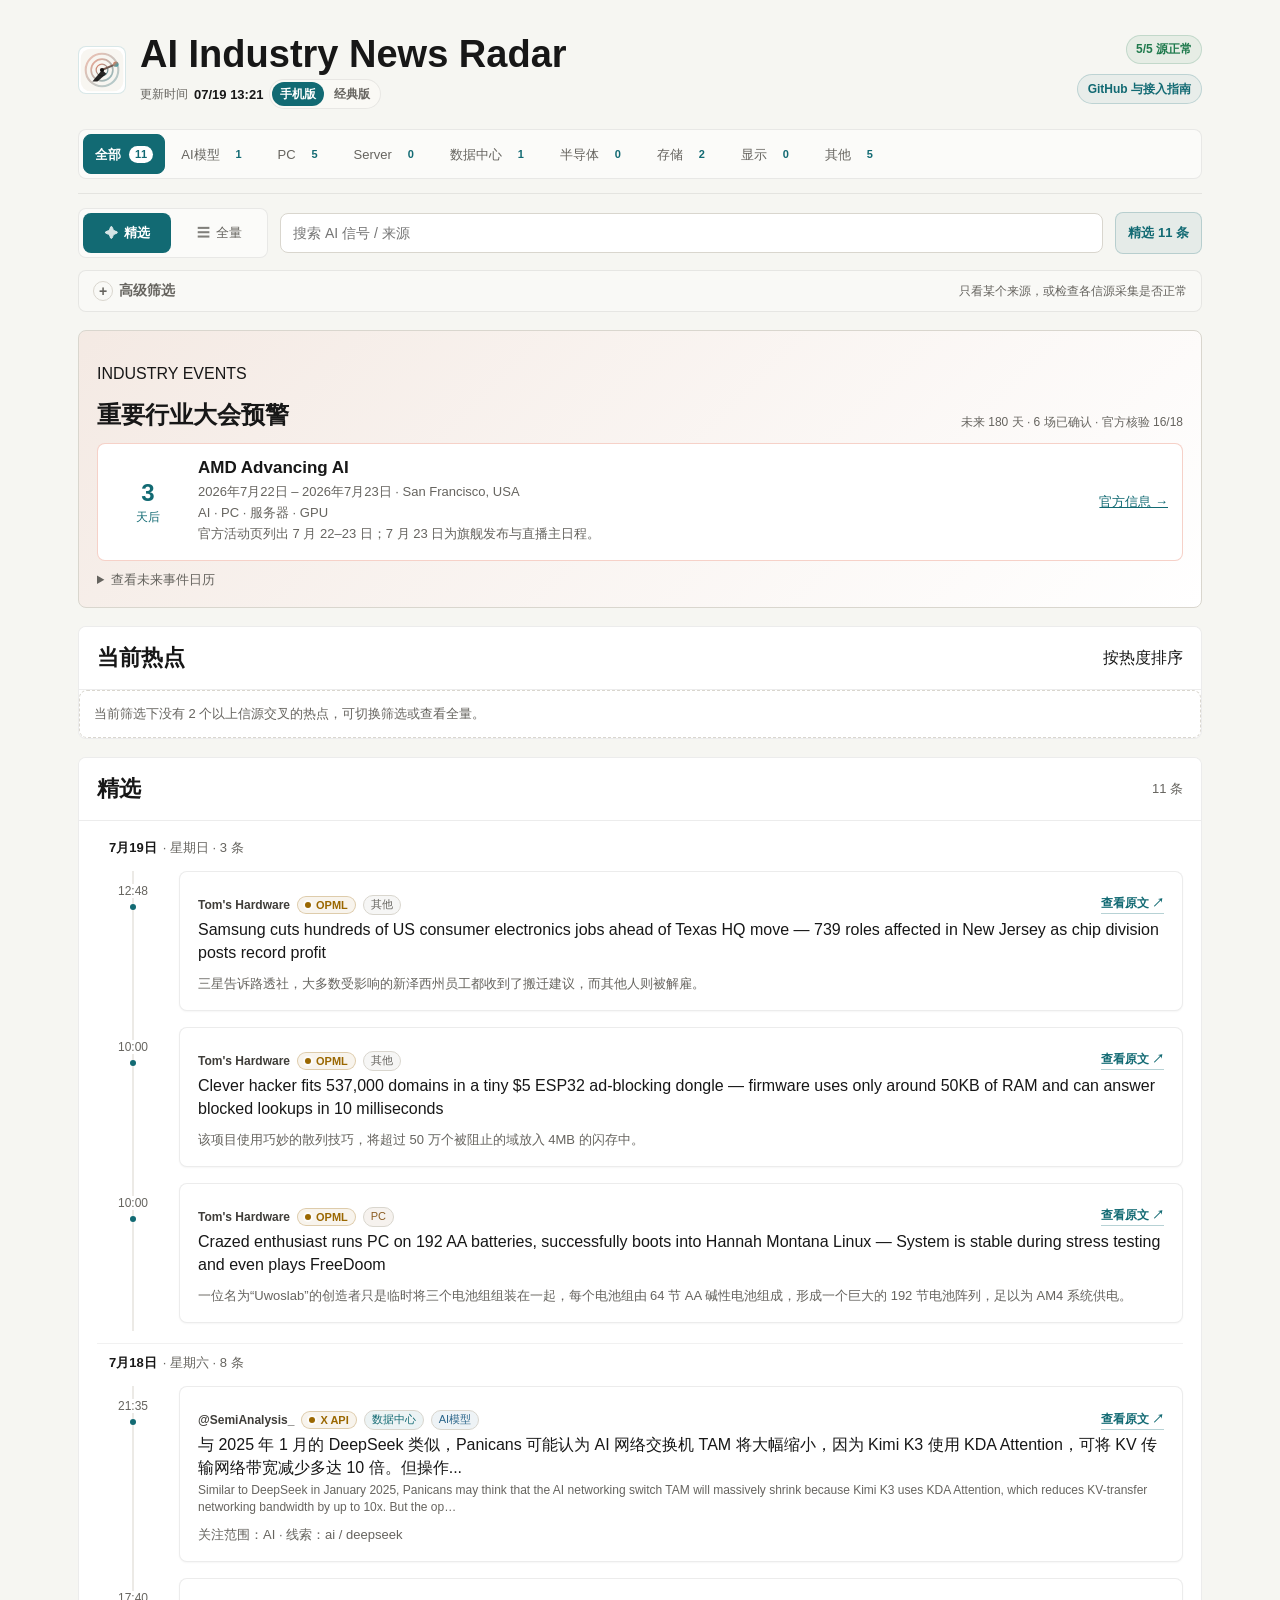
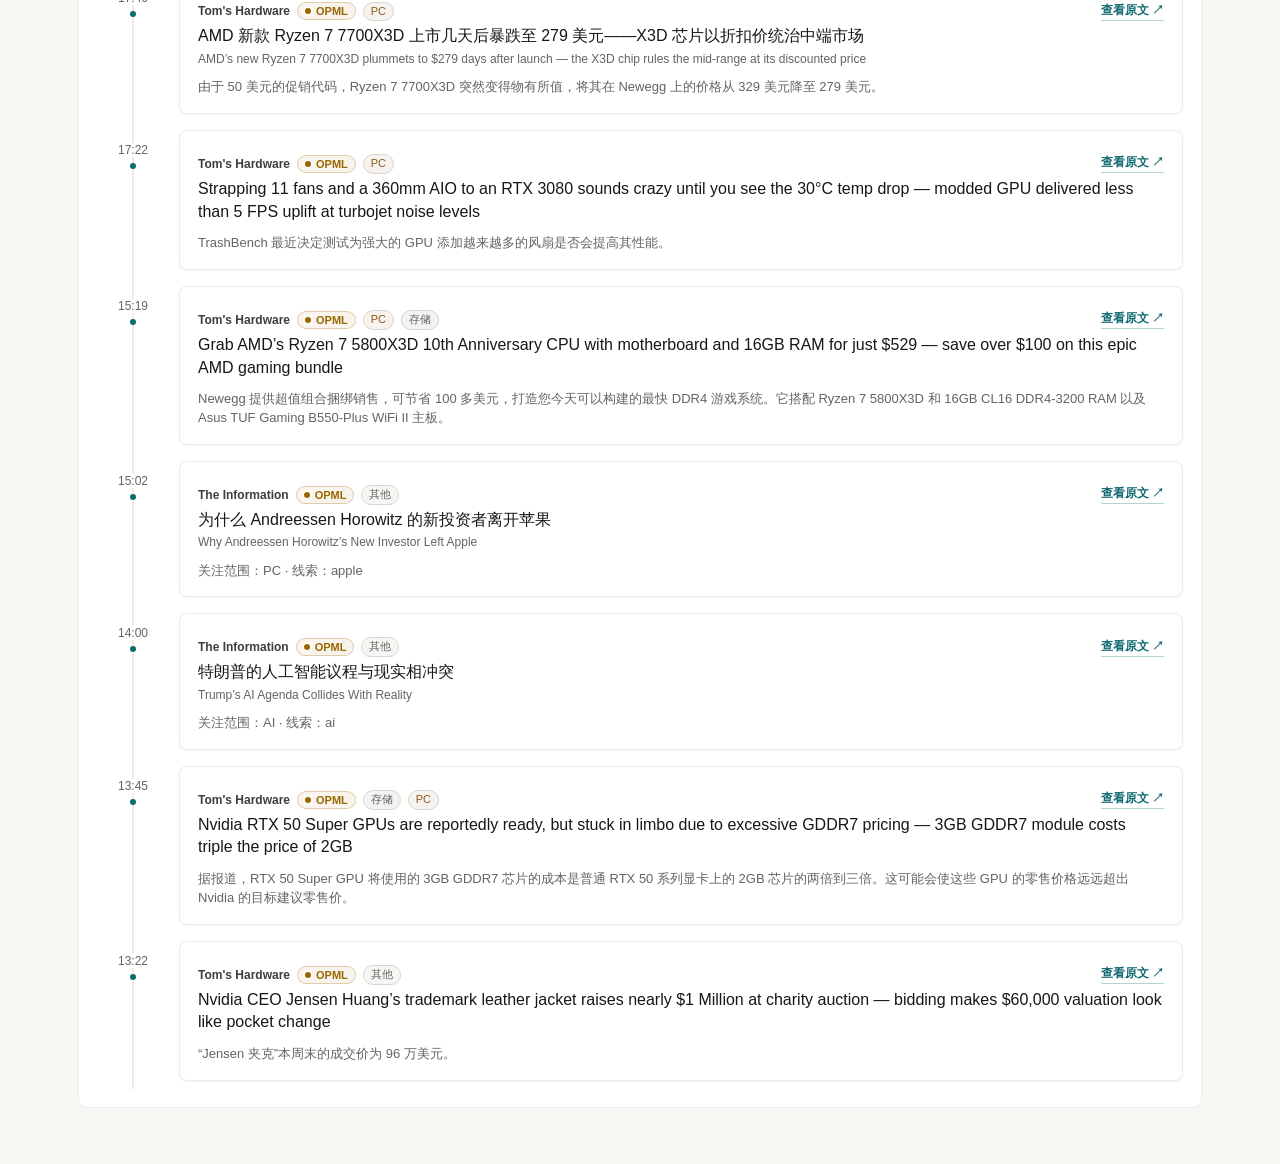
==== commit f9ff5270: "refactor: show domain categories only" ====
--- a/classic/index.html
+++ b/classic/index.html
@@ -234,7 +234,7 @@
 
     <script src="https://cdn.jsdelivr.net/npm/gsap@3.13.0/dist/gsap.min.js" integrity="sha384-HOvlOYPIs/zjoIkWUGXkVmXsjr8GuZLV+Q+rcPwmJOVZVpvTSXQChiN4t9Euv9Vc" crossorigin="anonymous" defer></script>
     <script src="./classic/assets/motion.js?v=ui-adjustment-0620a" defer></script>
-    <script src="./assets/industry-taxonomy.js?v=industry-taxonomy-0719c" defer></script>
-    <script src="./classic/assets/app.js?v=industry-taxonomy-0719c" defer></script>
+    <script src="./assets/industry-taxonomy.js?v=industry-taxonomy-0719d" defer></script>
+    <script src="./classic/assets/app.js?v=industry-taxonomy-0719d" defer></script>
   </body>
 </html>
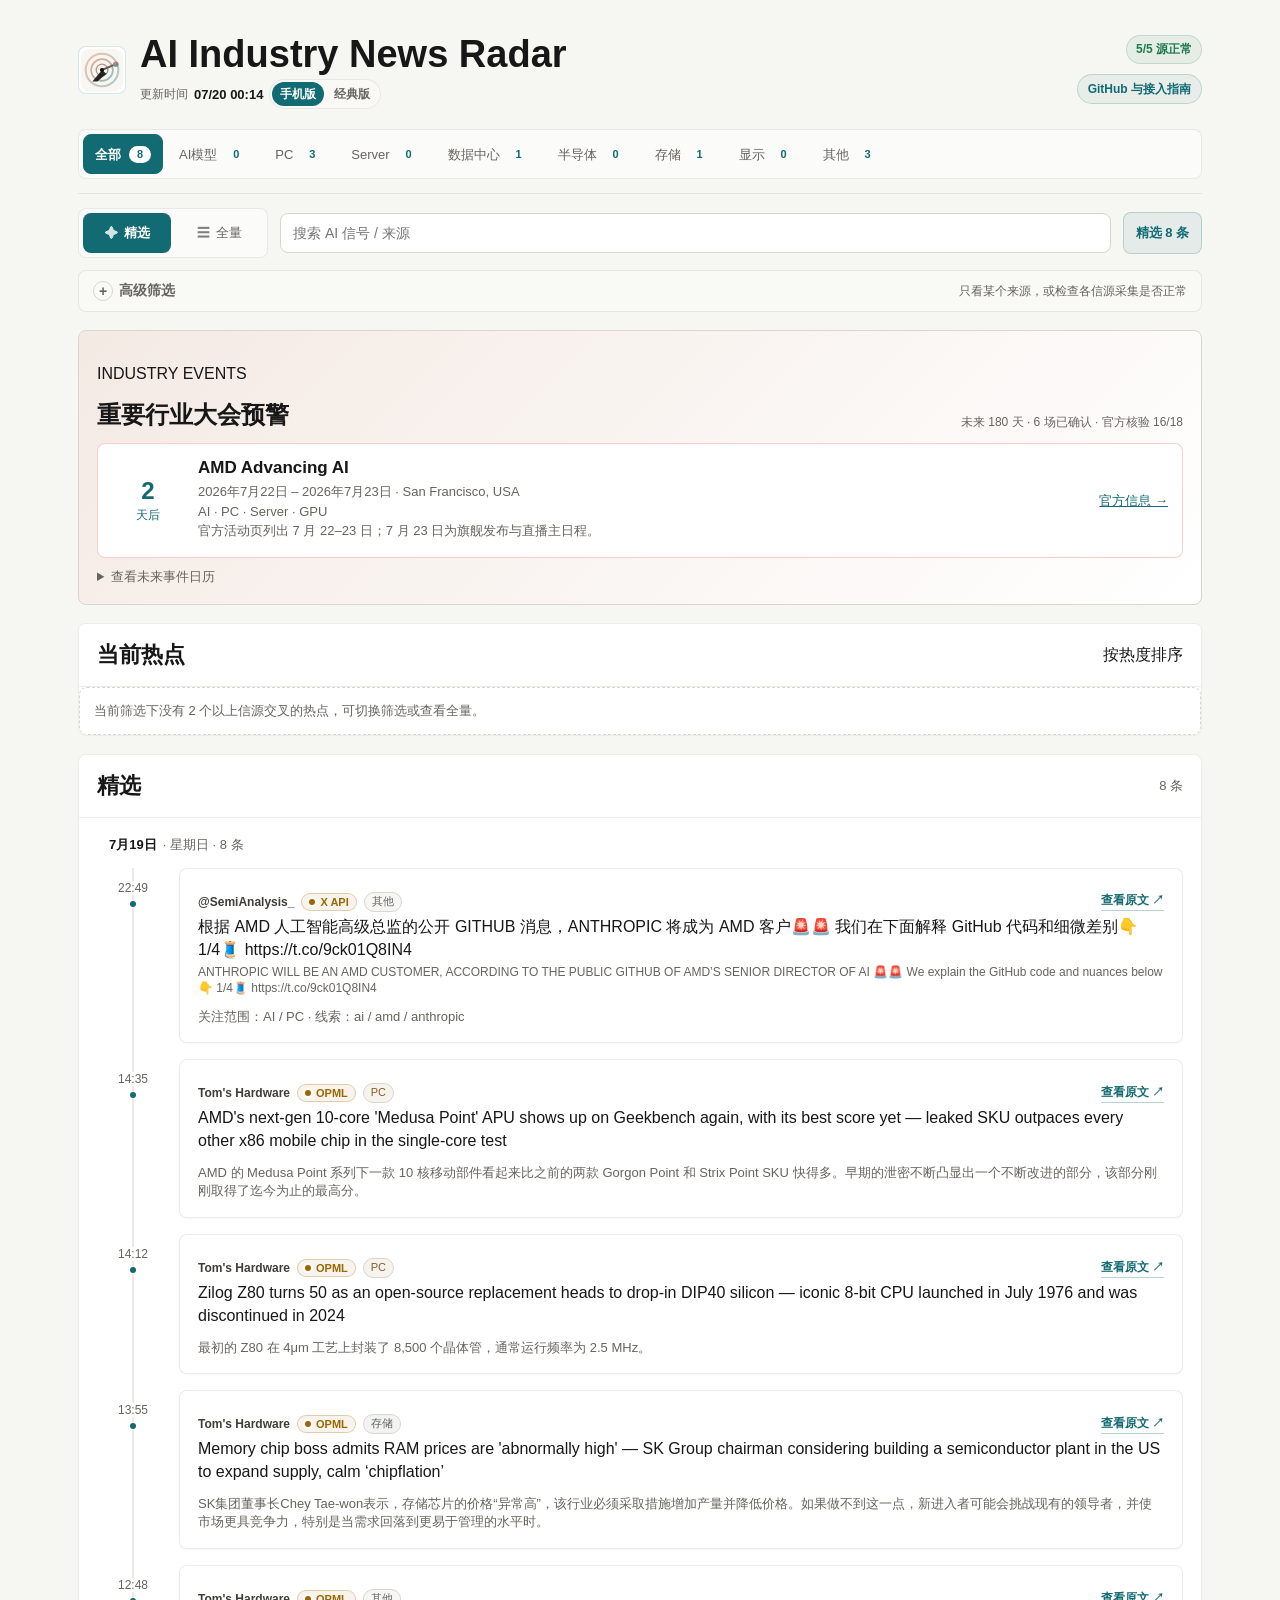
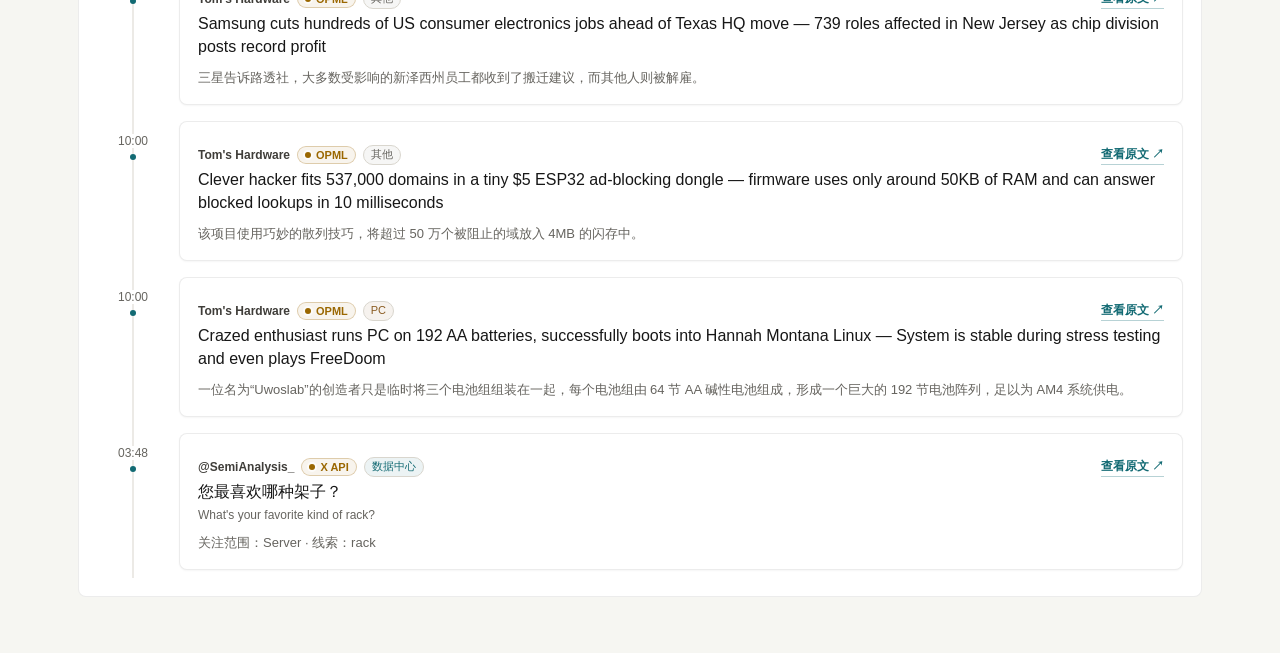
==== commit a3e6c4c7: "fix: classify mobile APUs as PC" ====
--- a/classic/index.html
+++ b/classic/index.html
@@ -234,7 +234,7 @@
 
     <script src="https://cdn.jsdelivr.net/npm/gsap@3.13.0/dist/gsap.min.js" integrity="sha384-HOvlOYPIs/zjoIkWUGXkVmXsjr8GuZLV+Q+rcPwmJOVZVpvTSXQChiN4t9Euv9Vc" crossorigin="anonymous" defer></script>
     <script src="./classic/assets/motion.js?v=ui-adjustment-0620a" defer></script>
-    <script src="./assets/industry-taxonomy.js?v=industry-taxonomy-0719d" defer></script>
-    <script src="./classic/assets/app.js?v=industry-taxonomy-0719d" defer></script>
+    <script src="./assets/industry-taxonomy.js?v=industry-taxonomy-0720a" defer></script>
+    <script src="./classic/assets/app.js?v=industry-taxonomy-0720a" defer></script>
   </body>
 </html>
